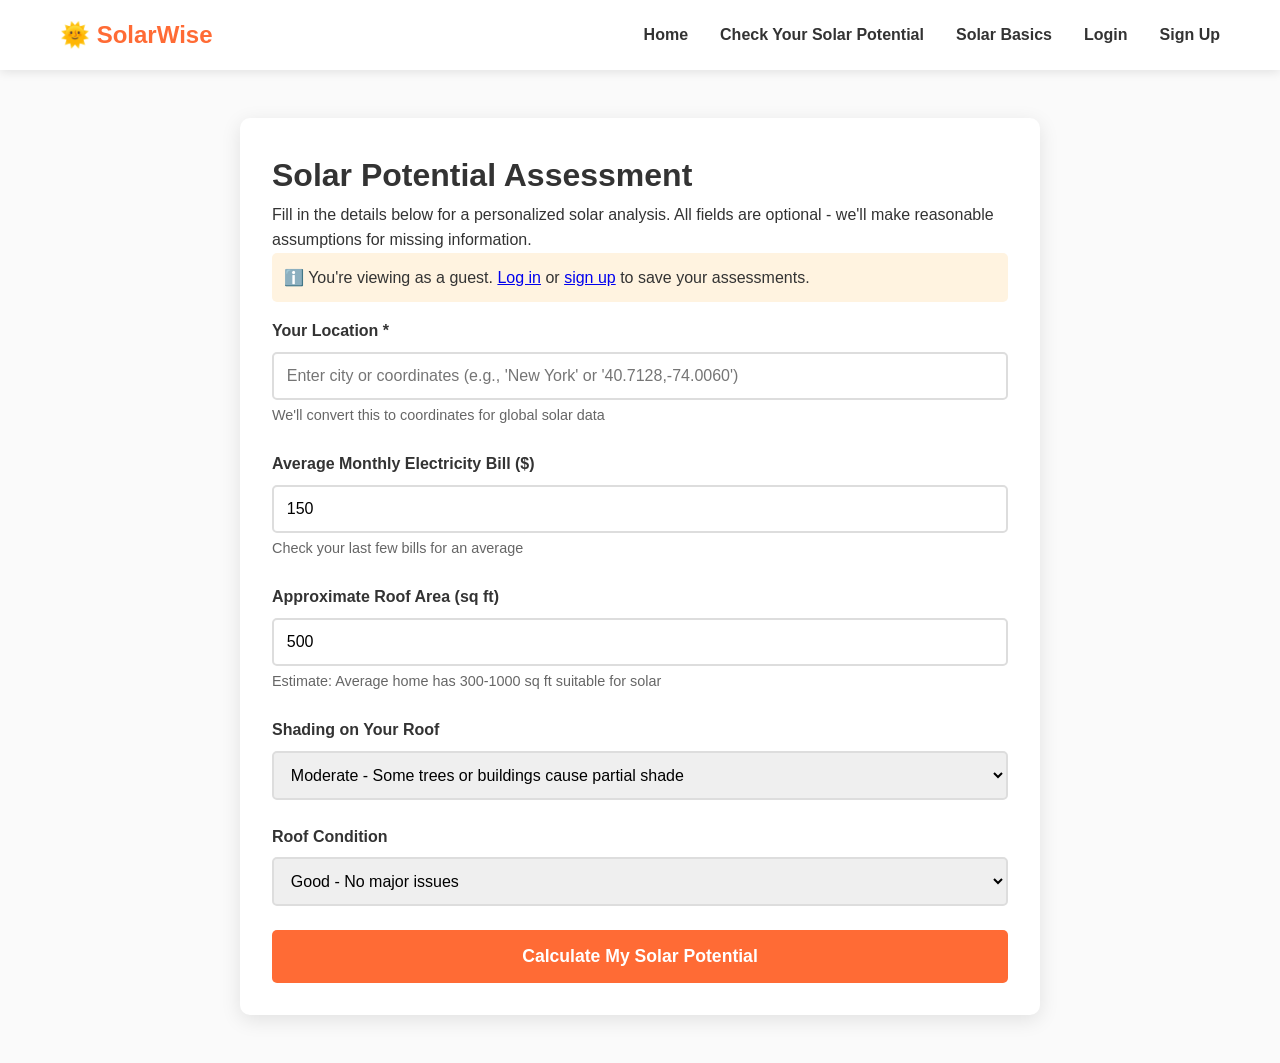
==== frontend/assessment.html @ cf18c6bc "Initial commit: SolarWise solar assessment platform" ====
<!DOCTYPE html>
<html lang="en">
<head>
    <meta charset="UTF-8">
    <meta name="viewport" content="width=device-width, initial-scale=1.0">
    <title>Solar Assessment - SolarWise</title>
    <link rel="stylesheet" href="css/style.css">
</head>
<body>
    <nav class="navbar">
        <div class="container">
            <div class="logo">🌞 SolarWise</div>
            <ul class="nav-links" id="navLinks">
                <!-- Will be populated by JavaScript -->
            </ul>
        </div>
    </nav>

    <div class="assessment-container">
        <h1>Solar Potential Assessment</h1>
        <p>Fill in the details below for a personalized solar analysis. All fields are optional - we'll make reasonable assumptions for missing information.</p>
        
        <div id="userStatus" class="user-status" style="margin-bottom: 1rem; padding: 0.75rem; background: #e3f2fd; border-radius: 5px; display: none;">
            ✅ Logged in as <span id="loggedInUsername"></span> - Your assessment will be saved
        </div>
        <div id="guestStatus" class="guest-status" style="margin-bottom: 1rem; padding: 0.75rem; background: #fff3e0; border-radius: 5px; display: none;">
            ℹ️ You're viewing as a guest. <a href="login.html">Log in</a> or <a href="signup.html">sign up</a> to save your assessments.
        </div>
        
        <form id="solarForm">
            <div class="form-group">
                <label for="location">Your Location *</label>
                <input type="text" id="location" placeholder="Enter city or coordinates (e.g., 'New York' or '40.7128,-74.0060')" required>
                <div class="help-text">We'll convert this to coordinates for global solar data</div>
            </div>
            
            <div class="form-group">
                <label for="monthlyBill">Average Monthly Electricity Bill ($)</label>
                <input type="number" id="monthlyBill" placeholder="e.g., 150" min="0" step="10" value="150">
                <div class="help-text">Check your last few bills for an average</div>
            </div>
            
            <div class="form-group">
                <label for="roofArea">Approximate Roof Area (sq ft)</label>
                <input type="number" id="roofArea" placeholder="e.g., 500" min="0" value="500">
                <div class="help-text">Estimate: Average home has 300-1000 sq ft suitable for solar</div>
            </div>
            
            <div class="form-group">
                <label for="shading">Shading on Your Roof</label>
                <select id="shading">
                    <option value="low">Low - Minimal shade, full sun most of the day</option>
                    <option value="moderate" selected>Moderate - Some trees or buildings cause partial shade</option>
                    <option value="heavy">Heavy - Significant shade throughout the day</option>
                </select>
            </div>
            
            <div class="form-group">
                <label for="roofCondition">Roof Condition</label>
                <select id="roofCondition">
                    <option value="excellent">Excellent - New or like new</option>
                    <option value="good" selected>Good - No major issues</option>
                    <option value="fair">Fair - May need repair in 5-10 years</option>
                    <option value="poor">Poor - Needs replacement soon</option>
                </select>
            </div>
            
            <button type="submit" class="cta-button" style="width: 100%;">Calculate My Solar Potential</button>
        </form>
        
        <div id="loading" style="display: none; text-align: center; margin-top: 2rem;">
            <div class="spinner"></div>
            <p>Analyzing global solar data for your location...</p>
        </div>
    </div>

    <style>
        .assessment-container {
            max-width: 800px;
            margin: 3rem auto;
            padding: 2rem;
            background: white;
            border-radius: 10px;
            box-shadow: 0 5px 20px rgba(0,0,0,0.1);
        }
        
        .form-group {
            margin-bottom: 1.5rem;
        }
        
        .form-group label {
            display: block;
            margin-bottom: 0.5rem;
            font-weight: 600;
        }
        
        .form-group input, .form-group select {
            width: 100%;
            padding: 0.8rem;
            border: 2px solid #ddd;
            border-radius: 5px;
            font-size: 1rem;
        }
        
        .help-text {
            font-size: 0.9rem;
            color: #666;
            margin-top: 0.3rem;
        }
        
        .spinner {
            border: 4px solid #f3f3f3;
            border-top: 4px solid #FF6B35;
            border-radius: 50%;
            width: 40px;
            height: 40px;
            animation: spin 1s linear infinite;
            margin: 0 auto 1rem;
        }
        
        @keyframes spin {
            0% { transform: rotate(0deg); }
            100% { transform: rotate(360deg); }
        }
        
        .cta-button {
            background: #FF6B35;
            color: white;
            padding: 1rem;
            border: none;
            border-radius: 5px;
            font-size: 1.1rem;
            font-weight: 600;
            cursor: pointer;
            transition: background 0.3s;
        }
        
        .cta-button:hover {
            background: #ff5722;
        }
    </style>

    <script src="js/auth.js"></script>
    <script src="js/calculator.js"></script>
    <script src="js/app.js"></script>
</body>
</html>
---- frontend/css/style.css ----
* {
    margin: 0;
    padding: 0;
    box-sizing: border-box;
}

body {
    font-family: 'Open Sans', sans-serif;
    line-height: 1.6;
    color: #333;
    background-color: #fafafa;
}

.container {
    max-width: 1200px;
    margin: 0 auto;
    padding: 0 20px;
}

/* Navigation */
.navbar {
    background: white;
    box-shadow: 0 2px 10px rgba(0,0,0,0.1);
    position: sticky;
    top: 0;
    z-index: 100;
}

.navbar .container {
    display: flex;
    justify-content: space-between;
    align-items: center;
    padding: 1rem 20px;
}

.logo {
    font-size: 1.5rem;
    font-weight: 700;
    color: #FF6B35;
    font-family: 'Montserrat', sans-serif;
}

.nav-links {
    display: flex;
    list-style: none;
    gap: 2rem;
}

.nav-links a {
    text-decoration: none;
    color: #333;
    font-weight: 600;
    transition: color 0.3s;
}

.nav-links a:hover {
    color: #FF6B35;
}

/* Hero Section */
.hero {
    background: linear-gradient(135deg, #FF6B35 0%, #FF8C5A 100%);
    color: white;
    padding: 4rem 0;
    text-align: center;
}

.hero h1 {
    font-size: 2.5rem;
    margin-bottom: 1rem;
    font-family: 'Montserrat', sans-serif;
}

.hero-subtitle {
    font-size: 1.2rem;
    margin-bottom: 2rem;
    opacity: 0.95;
}

.cta-button {
    display: inline-block;
    background: white;
    color: #FF6B35;
    padding: 1rem 2rem;
    border-radius: 50px;
    text-decoration: none;
    font-weight: 700;
    font-size: 1.1rem;
    transition: transform 0.3s, box-shadow 0.3s;
}

.cta-button:hover {
    transform: translateY(-2px);
    box-shadow: 0 5px 20px rgba(0,0,0,0.2);
}

/* Features Section */
.features {
    padding: 4rem 0;
    background: #f9f9f9;
}

.features h2 {
    text-align: center;
    margin-bottom: 3rem;
    font-family: 'Montserrat', sans-serif;
    font-size: 2rem;
}

.feature-grid {
    display: grid;
    grid-template-columns: repeat(auto-fit, minmax(300px, 1fr));
    gap: 2rem;
}

.feature-card {
    background: white;
    padding: 2rem;
    border-radius: 10px;
    text-align: center;
    box-shadow: 0 5px 15px rgba(0,0,0,0.05);
    transition: transform 0.3s;
}

.feature-card:hover {
    transform: translateY(-5px);
}

.feature-icon {
    font-size: 3rem;
    margin-bottom: 1rem;
}

.feature-card h3 {
    margin-bottom: 1rem;
    color: #FF6B35;
}

/* Quick Assessment */
.quick-assessment {
    padding: 4rem 0;
    text-align: center;
}

.quick-assessment h2 {
    margin-bottom: 1rem;
    font-family: 'Montserrat', sans-serif;
}

.quick-form {
    max-width: 500px;
    margin: 2rem auto;
    display: flex;
    gap: 1rem;
}

.quick-form input {
    flex: 1;
    padding: 0.8rem;
    border: 2px solid #ddd;
    border-radius: 5px;
    font-size: 1rem;
}

.btn-secondary {
    background: #4ECDC4;
    color: white;
    border: none;
    padding: 0.8rem 1.5rem;
    border-radius: 5px;
    cursor: pointer;
    font-weight: 600;
    transition: background 0.3s;
}

.btn-secondary:hover {
    background: #45b7aa;
}

.quick-result {
    margin-top: 2rem;
    padding: 1.5rem;
    background: #e8f5e9;
    border-radius: 10px;
    display: inline-block;
    max-width: 500px;
    margin-left: auto;
    margin-right: auto;
}

/* Benefits Section */
.benefits {
    padding: 4rem 0;
    background: #f9f9f9;
}

.benefits h2 {
    text-align: center;
    margin-bottom: 3rem;
    font-family: 'Montserrat', sans-serif;
    font-size: 2rem;
}

.benefits-grid {
    display: grid;
    grid-template-columns: repeat(auto-fit, minmax(250px, 1fr));
    gap: 2rem;
}

.benefit-item {
    text-align: center;
    padding: 1.5rem;
}

.benefit-icon {
    font-size: 2.5rem;
    display: block;
    margin-bottom: 1rem;
}

.benefit-item h3 {
    margin-bottom: 0.5rem;
    color: #FF6B35;
}

.benefit-item p {
    color: #666;
}

/* Responsive Design */
@media (max-width: 768px) {
    .nav-links {
        display: none;
    }
    
    .hero h1 {
        font-size: 2rem;
    }
    
    .quick-form {
        flex-direction: column;
    }
    
    .feature-grid {
        grid-template-columns: 1fr;
    }
    
    .benefits-grid {
        grid-template-columns: 1fr;
    }
}
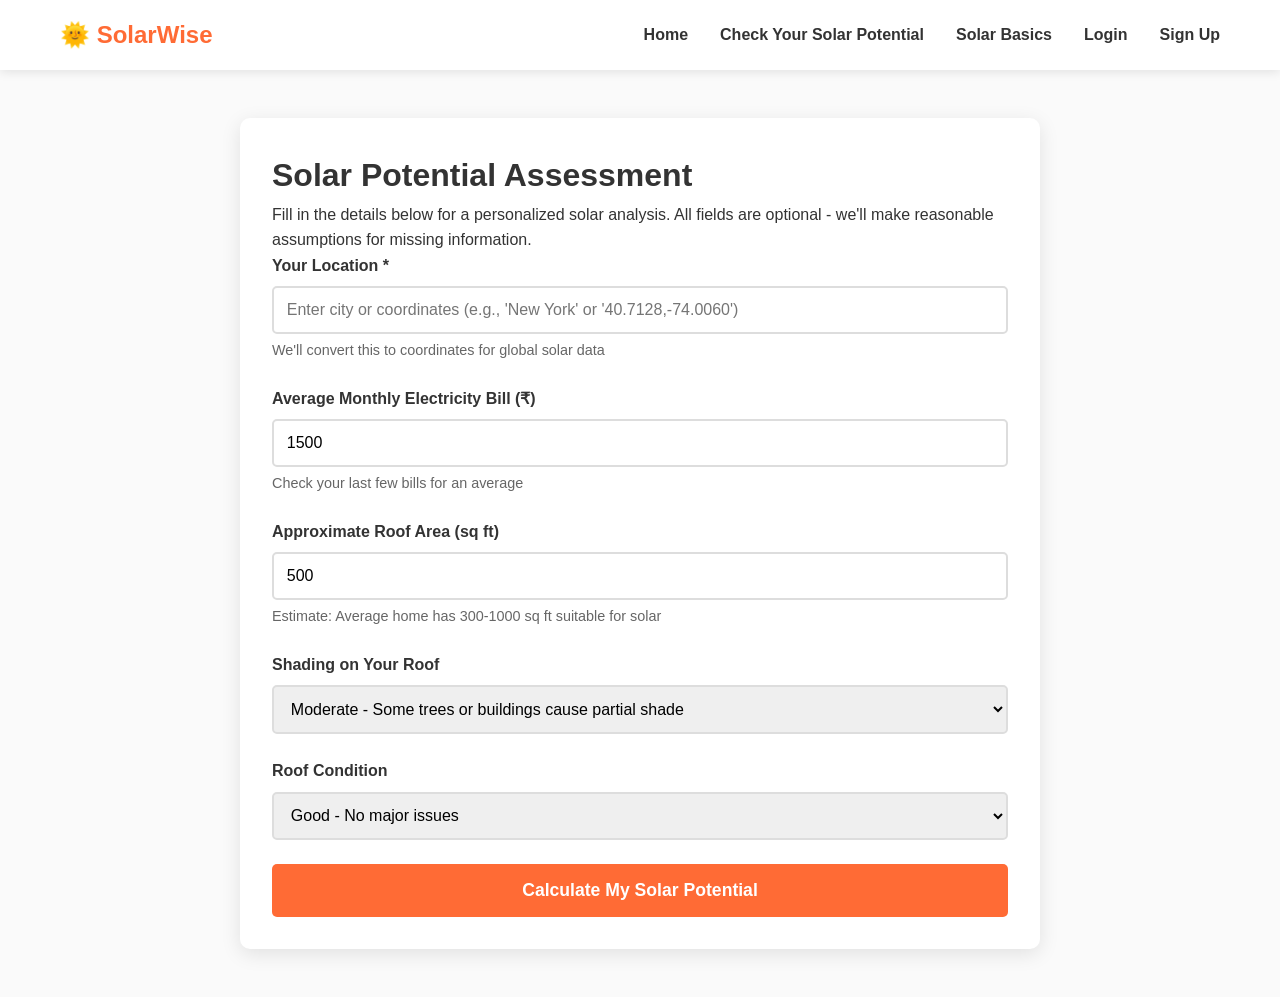
==== commit aa558c8c: "Major updates: - Changed currency from USD to INR (₹) - Added account deletion feature" ====
--- a/frontend/assessment.html
+++ b/frontend/assessment.html
@@ -35,8 +35,8 @@
             </div>
             
             <div class="form-group">
-                <label for="monthlyBill">Average Monthly Electricity Bill ($)</label>
-                <input type="number" id="monthlyBill" placeholder="e.g., 150" min="0" step="10" value="150">
+                <label for="monthlyBill">Average Monthly Electricity Bill (₹)</label>
+                <input type="number" id="monthlyBill" placeholder="e.g., 1500" min="0" step="100" value="1500">
                 <div class="help-text">Check your last few bills for an average</div>
             </div>
             
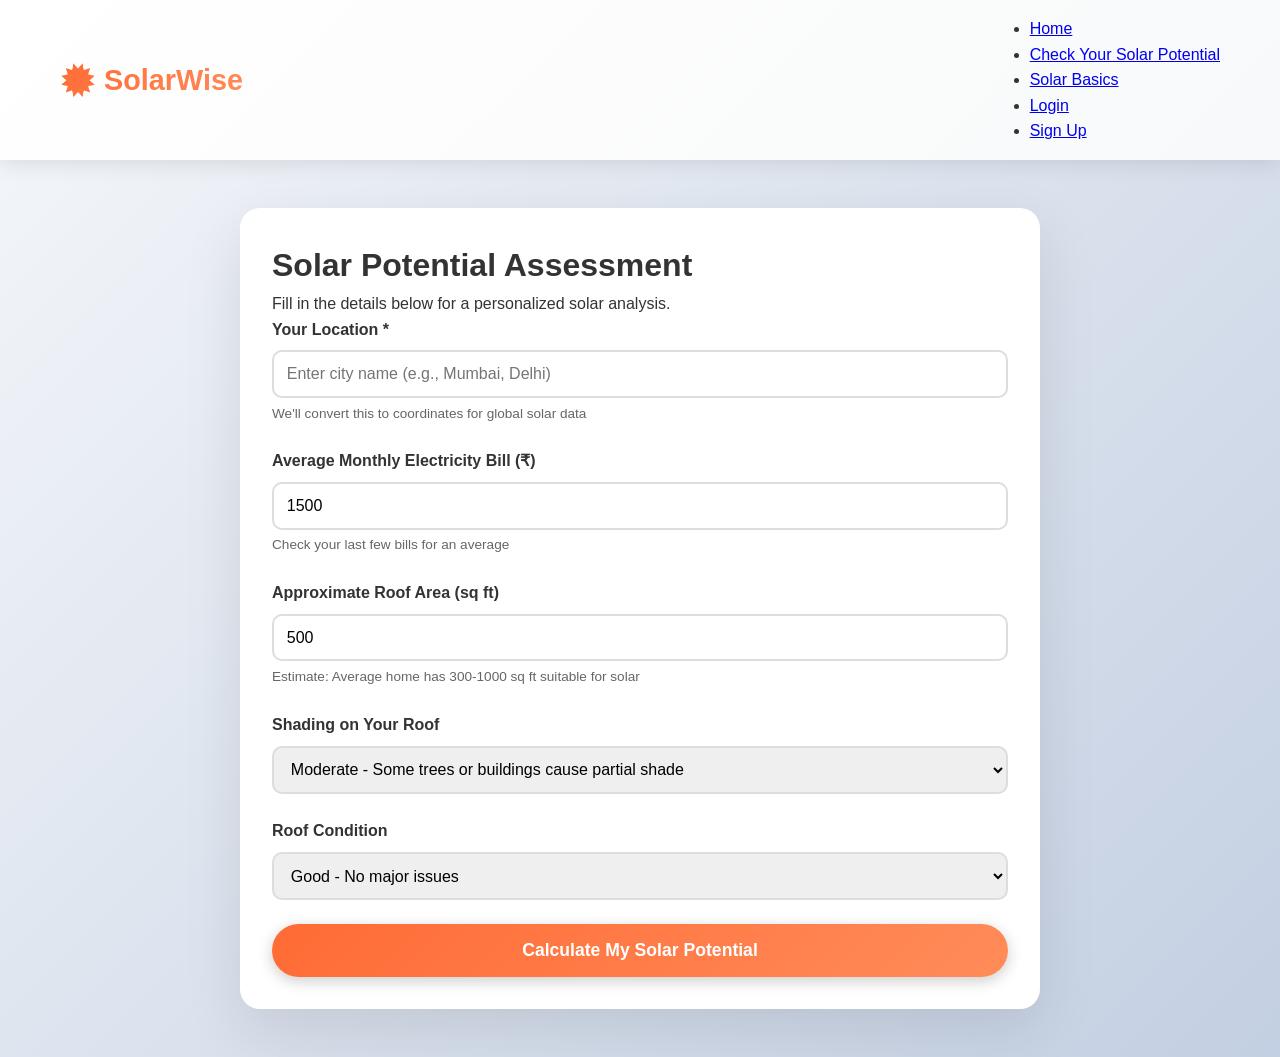
==== commit 2078523b: "Final Changes" ====
--- a/frontend/assessment.html
+++ b/frontend/assessment.html
@@ -5,50 +5,114 @@
     <meta name="viewport" content="width=device-width, initial-scale=1.0">
     <title>Solar Assessment - SolarWise</title>
     <link rel="stylesheet" href="css/style.css">
+    <style>
+        .assessment-container {
+            max-width: 800px;
+            margin: 3rem auto;
+            padding: 2rem;
+            background: white;
+            border-radius: 20px;
+            box-shadow: 0 20px 60px rgba(0,0,0,0.1);
+        }
+        
+        .form-group {
+            margin-bottom: 1.5rem;
+        }
+        
+        .form-group label {
+            display: block;
+            margin-bottom: 0.5rem;
+            font-weight: 600;
+            color: #333;
+        }
+        
+        .form-group input, .form-group select {
+            width: 100%;
+            padding: 0.8rem;
+            border: 2px solid #ddd;
+            border-radius: 10px;
+            font-size: 1rem;
+        }
+        
+        .help-text {
+            font-size: 0.85rem;
+            color: #666;
+            margin-top: 0.3rem;
+        }
+        
+        .spinner {
+            border: 4px solid #f3f3f3;
+            border-top: 4px solid #FF6B35;
+            border-radius: 50%;
+            width: 50px;
+            height: 50px;
+            animation: spin 1s linear infinite;
+            margin: 0 auto 1rem;
+        }
+        
+        @keyframes spin {
+            0% { transform: rotate(0deg); }
+            100% { transform: rotate(360deg); }
+        }
+        
+        .cta-button {
+            background: linear-gradient(135deg, #FF6B35 0%, #FF8C5A 100%);
+            color: white;
+            padding: 1rem;
+            border: none;
+            border-radius: 50px;
+            font-size: 1.1rem;
+            font-weight: 600;
+            cursor: pointer;
+            width: 100%;
+        }
+        
+        .cta-button:hover {
+            transform: translateY(-2px);
+            box-shadow: 0 5px 20px rgba(255,107,53,0.4);
+        }
+    </style>
 </head>
 <body>
     <nav class="navbar">
         <div class="container">
             <div class="logo">🌞 SolarWise</div>
             <ul class="nav-links" id="navLinks">
-                <!-- Will be populated by JavaScript -->
+                <li><a href="index.html">Home</a></li>
+                <li><a href="assessment.html">Check Your Solar Potential</a></li>
+                <li><a href="learn.html">Solar Basics</a></li>
+                <li><a href="login.html">Login</a></li>
+                <li><a href="signup.html">Sign Up</a></li>
             </ul>
         </div>
     </nav>
 
     <div class="assessment-container">
         <h1>Solar Potential Assessment</h1>
-        <p>Fill in the details below for a personalized solar analysis. All fields are optional - we'll make reasonable assumptions for missing information.</p>
-        
-        <div id="userStatus" class="user-status" style="margin-bottom: 1rem; padding: 0.75rem; background: #e3f2fd; border-radius: 5px; display: none;">
-            ✅ Logged in as <span id="loggedInUsername"></span> - Your assessment will be saved
-        </div>
-        <div id="guestStatus" class="guest-status" style="margin-bottom: 1rem; padding: 0.75rem; background: #fff3e0; border-radius: 5px; display: none;">
-            ℹ️ You're viewing as a guest. <a href="login.html">Log in</a> or <a href="signup.html">sign up</a> to save your assessments.
-        </div>
+        <p>Fill in the details below for a personalized solar analysis.</p>
         
         <form id="solarForm">
             <div class="form-group">
                 <label for="location">Your Location *</label>
-                <input type="text" id="location" placeholder="Enter city or coordinates (e.g., 'New York' or '40.7128,-74.0060')" required>
+                <input type="text" id="location" name="location" placeholder="Enter city name (e.g., Mumbai, Delhi)" required>
                 <div class="help-text">We'll convert this to coordinates for global solar data</div>
             </div>
             
             <div class="form-group">
                 <label for="monthlyBill">Average Monthly Electricity Bill (₹)</label>
-                <input type="number" id="monthlyBill" placeholder="e.g., 1500" min="0" step="100" value="1500">
+                <input type="number" id="monthlyBill" name="monthlyBill" placeholder="e.g., 1500" value="1500">
                 <div class="help-text">Check your last few bills for an average</div>
             </div>
             
             <div class="form-group">
                 <label for="roofArea">Approximate Roof Area (sq ft)</label>
-                <input type="number" id="roofArea" placeholder="e.g., 500" min="0" value="500">
+                <input type="number" id="roofArea" name="roofArea" placeholder="e.g., 500" value="500">
                 <div class="help-text">Estimate: Average home has 300-1000 sq ft suitable for solar</div>
             </div>
             
             <div class="form-group">
                 <label for="shading">Shading on Your Roof</label>
-                <select id="shading">
+                <select id="shading" name="shading">
                     <option value="low">Low - Minimal shade, full sun most of the day</option>
                     <option value="moderate" selected>Moderate - Some trees or buildings cause partial shade</option>
                     <option value="heavy">Heavy - Significant shade throughout the day</option>
@@ -57,7 +121,7 @@
             
             <div class="form-group">
                 <label for="roofCondition">Roof Condition</label>
-                <select id="roofCondition">
+                <select id="roofCondition" name="roofCondition">
                     <option value="excellent">Excellent - New or like new</option>
                     <option value="good" selected>Good - No major issues</option>
                     <option value="fair">Fair - May need repair in 5-10 years</option>
@@ -65,83 +129,116 @@
                 </select>
             </div>
             
-            <button type="submit" class="cta-button" style="width: 100%;">Calculate My Solar Potential</button>
+            <button type="submit" class="cta-button">Calculate My Solar Potential</button>
         </form>
         
         <div id="loading" style="display: none; text-align: center; margin-top: 2rem;">
             <div class="spinner"></div>
-            <p>Analyzing global solar data for your location...</p>
+            <p>Analyzing solar data for your location...</p>
         </div>
     </div>
 
-    <style>
-        .assessment-container {
-            max-width: 800px;
-            margin: 3rem auto;
-            padding: 2rem;
-            background: white;
-            border-radius: 10px;
-            box-shadow: 0 5px 20px rgba(0,0,0,0.1);
-        }
-        
-        .form-group {
-            margin-bottom: 1.5rem;
-        }
-        
-        .form-group label {
-            display: block;
-            margin-bottom: 0.5rem;
-            font-weight: 600;
-        }
-        
-        .form-group input, .form-group select {
-            width: 100%;
-            padding: 0.8rem;
-            border: 2px solid #ddd;
-            border-radius: 5px;
-            font-size: 1rem;
-        }
-        
-        .help-text {
-            font-size: 0.9rem;
-            color: #666;
-            margin-top: 0.3rem;
-        }
-        
-        .spinner {
-            border: 4px solid #f3f3f3;
-            border-top: 4px solid #FF6B35;
-            border-radius: 50%;
-            width: 40px;
-            height: 40px;
-            animation: spin 1s linear infinite;
-            margin: 0 auto 1rem;
-        }
-        
-        @keyframes spin {
-            0% { transform: rotate(0deg); }
-            100% { transform: rotate(360deg); }
-        }
-        
-        .cta-button {
-            background: #FF6B35;
-            color: white;
-            padding: 1rem;
-            border: none;
-            border-radius: 5px;
-            font-size: 1.1rem;
-            font-weight: 600;
-            cursor: pointer;
-            transition: background 0.3s;
-        }
-        
-        .cta-button:hover {
-            background: #ff5722;
-        }
-    </style>
-
-    <script src="js/auth.js"></script>
-    <script src="js/calculator.js"></script>
-    <script src="js/app.js"></script>
+    <script>
+        // DIRECT SCRIPT - No external dependencies needed for testing
+        console.log("Assessment page loaded");
+        
+        const form = document.getElementById('solarForm');
+        if (form) {
+            console.log("Form found, attaching submit handler");
+            form.addEventListener('submit', handleFormSubmit);
+        } else {
+            console.error("Form NOT found!");
+        }
+        
+        async function handleFormSubmit(e) {
+            e.preventDefault();
+            console.log("Form submitted!");
+            
+            // Get values
+            const location = document.getElementById('location').value;
+            const monthlyBill = parseFloat(document.getElementById('monthlyBill').value) || 1500;
+            const roofArea = parseFloat(document.getElementById('roofArea').value) || 500;
+            const shading = document.getElementById('shading').value;
+            const roofCondition = document.getElementById('roofCondition').value;
+            
+            console.log("Values:", { location, monthlyBill, roofArea, shading, roofCondition });
+            
+            if (!location) {
+                alert("Please enter your location");
+                return;
+            }
+            
+            // Show loading
+            document.getElementById('loading').style.display = 'block';
+            document.querySelector('.cta-button').disabled = true;
+            
+            try {
+                // Get coordinates (fallback for India)
+                let lat = 20.5937;
+                let lon = 78.9629;
+                let locationName = location;
+                
+                // Simple coordinate mapping for common cities
+                const cityCoords = {
+                    'mumbai': { lat: 19.0760, lon: 72.8777 },
+                    'delhi': { lat: 28.6139, lon: 77.2090 },
+                    'bangalore': { lat: 12.9716, lon: 77.5946 },
+                    'chennai': { lat: 13.0827, lon: 80.2707 },
+                    'kolkata': { lat: 22.5726, lon: 88.3639 },
+                    'pune': { lat: 18.5204, lon: 73.8567 },
+                    'hyderabad': { lat: 17.3850, lon: 78.4867 },
+                    'ahmedabad': { lat: 23.0225, lon: 72.5714 }
+                };
+                
+                const cityKey = location.toLowerCase().trim();
+                if (cityCoords[cityKey]) {
+                    lat = cityCoords[cityKey].lat;
+                    lon = cityCoords[cityKey].lon;
+                    locationName = cityKey.charAt(0).toUpperCase() + cityKey.slice(1);
+                    console.log("Found coordinates for:", locationName, lat, lon);
+                }
+                
+                // Prepare data
+                const assessmentData = {
+                    lat: lat,
+                    lon: lon,
+                    location_name: locationName,
+                    monthly_bill: monthlyBill,
+                    roof_area: roofArea,
+                    shading: shading,
+                    roof_condition: roofCondition
+                };
+                
+                console.log("Sending data to backend:", assessmentData);
+                
+                // Call backend
+                const response = await fetch('http://localhost:5000/api/assess-solar', {
+                    method: 'POST',
+                    headers: { 'Content-Type': 'application/json' },
+                    credentials: 'include',
+                    body: JSON.stringify(assessmentData)
+                });
+                
+                console.log("Response status:", response.status);
+                
+                if (!response.ok) {
+                    throw new Error(`HTTP ${response.status}: ${await response.text()}`);
+                }
+                
+                const result = await response.json();
+                console.log("Result:", result);
+                
+                // Store and redirect
+                sessionStorage.setItem('solarResults', JSON.stringify(result));
+                window.location.href = 'results.html';
+                
+            } catch (error) {
+                console.error("Error:", error);
+                alert("Error: " + error.message + "\n\nMake sure backend is running on port 5000");
+                document.getElementById('loading').style.display = 'none';
+                document.querySelector('.cta-button').disabled = false;
+            }
+        }
+    </script>
 </body>
 </html>
--- a/frontend/css/style.css
+++ b/frontend/css/style.css
@@ -1,3 +1,5 @@
+/* style.css - Enhanced Version */
+
 * {
     margin: 0;
     padding: 0;
@@ -8,7 +10,8 @@
     font-family: 'Open Sans', sans-serif;
     line-height: 1.6;
     color: #333;
-    background-color: #fafafa;
+    background: linear-gradient(135deg, #f5f7fa 0%, #c3cfe2 100%);
+    min-height: 100vh;
 }
 
 .container {
@@ -17,13 +20,14 @@
     padding: 0 20px;
 }
 
-/* Navigation */
+/* Navigation with gradient */
 .navbar {
-    background: white;
-    box-shadow: 0 2px 10px rgba(0,0,0,0.1);
+    background: linear-gradient(135deg, #ffffff 0%, #f8f9fa 100%);
+    box-shadow: 0 4px 20px rgba(0,0,0,0.1);
     position: sticky;
     top: 0;
     z-index: 100;
+    backdrop-filter: blur(10px);
 }
 
 .navbar .container {
@@ -34,52 +38,49 @@
 }
 
 .logo {
-    font-size: 1.5rem;
+    font-size: 1.8rem;
     font-weight: 700;
-    color: #FF6B35;
+    background: linear-gradient(135deg, #FF6B35 0%, #FF8C5A 100%);
+    -webkit-background-clip: text;
+    background-clip: text;
+    color: transparent;
     font-family: 'Montserrat', sans-serif;
 }
 
-.nav-links {
-    display: flex;
-    list-style: none;
-    gap: 2rem;
-}
-
-.nav-links a {
-    text-decoration: none;
-    color: #333;
-    font-weight: 600;
-    transition: color 0.3s;
-}
-
-.nav-links a:hover {
-    color: #FF6B35;
-}
-
-/* Hero Section */
+/* Hero Section with Animated Gradient */
 .hero {
-    background: linear-gradient(135deg, #FF6B35 0%, #FF8C5A 100%);
+    background: linear-gradient(135deg, #FF6B35 0%, #FF8C5A 50%, #FFB347 100%);
+    background-size: 200% 200%;
+    animation: gradientShift 5s ease infinite;
     color: white;
-    padding: 4rem 0;
-    text-align: center;
+    padding: 5rem 0;
+    text-align: center;
+    border-radius: 0 0 50px 50px;
+}
+
+@keyframes gradientShift {
+    0% { background-position: 0% 50%; }
+    50% { background-position: 100% 50%; }
+    100% { background-position: 0% 50%; }
 }
 
 .hero h1 {
-    font-size: 2.5rem;
+    font-size: 3rem;
     margin-bottom: 1rem;
     font-family: 'Montserrat', sans-serif;
+    text-shadow: 2px 2px 4px rgba(0,0,0,0.2);
 }
 
 .hero-subtitle {
-    font-size: 1.2rem;
+    font-size: 1.3rem;
     margin-bottom: 2rem;
     opacity: 0.95;
 }
 
+/* Button Styles */
 .cta-button {
     display: inline-block;
-    background: white;
+    background: linear-gradient(135deg, #ffffff 0%, #f0f0f0 100%);
     color: #FF6B35;
     padding: 1rem 2rem;
     border-radius: 50px;
@@ -87,24 +88,29 @@
     font-weight: 700;
     font-size: 1.1rem;
     transition: transform 0.3s, box-shadow 0.3s;
+    box-shadow: 0 4px 15px rgba(0,0,0,0.2);
 }
 
 .cta-button:hover {
-    transform: translateY(-2px);
-    box-shadow: 0 5px 20px rgba(0,0,0,0.2);
-}
-
-/* Features Section */
+    transform: translateY(-3px);
+    box-shadow: 0 6px 20px rgba(0,0,0,0.3);
+}
+
+/* Feature Cards with Icons */
 .features {
     padding: 4rem 0;
-    background: #f9f9f9;
+    background: transparent;
 }
 
 .features h2 {
     text-align: center;
     margin-bottom: 3rem;
     font-family: 'Montserrat', sans-serif;
-    font-size: 2rem;
+    font-size: 2.5rem;
+    background: linear-gradient(135deg, #FF6B35 0%, #FF8C5A 100%);
+    -webkit-background-clip: text;
+    background-clip: text;
+    color: transparent;
 }
 
 .feature-grid {
@@ -114,91 +120,53 @@
 }
 
 .feature-card {
-    background: white;
-    padding: 2rem;
-    border-radius: 10px;
-    text-align: center;
-    box-shadow: 0 5px 15px rgba(0,0,0,0.05);
-    transition: transform 0.3s;
+    background: rgba(255, 255, 255, 0.95);
+    backdrop-filter: blur(10px);
+    padding: 2rem;
+    border-radius: 20px;
+    text-align: center;
+    box-shadow: 0 10px 30px rgba(0,0,0,0.1);
+    transition: transform 0.3s, box-shadow 0.3s;
+    border: 1px solid rgba(255,255,255,0.2);
 }
 
 .feature-card:hover {
-    transform: translateY(-5px);
+    transform: translateY(-10px);
+    box-shadow: 0 20px 40px rgba(0,0,0,0.15);
 }
 
 .feature-icon {
-    font-size: 3rem;
-    margin-bottom: 1rem;
+    font-size: 3.5rem;
+    margin-bottom: 1rem;
+    display: inline-block;
+    animation: float 3s ease-in-out infinite;
+}
+
+@keyframes float {
+    0%, 100% { transform: translateY(0); }
+    50% { transform: translateY(-10px); }
 }
 
 .feature-card h3 {
     margin-bottom: 1rem;
     color: #FF6B35;
-}
-
-/* Quick Assessment */
-.quick-assessment {
-    padding: 4rem 0;
-    text-align: center;
-}
-
-.quick-assessment h2 {
-    margin-bottom: 1rem;
-    font-family: 'Montserrat', sans-serif;
-}
-
-.quick-form {
-    max-width: 500px;
-    margin: 2rem auto;
-    display: flex;
-    gap: 1rem;
-}
-
-.quick-form input {
-    flex: 1;
-    padding: 0.8rem;
-    border: 2px solid #ddd;
-    border-radius: 5px;
-    font-size: 1rem;
-}
-
-.btn-secondary {
-    background: #4ECDC4;
-    color: white;
-    border: none;
-    padding: 0.8rem 1.5rem;
-    border-radius: 5px;
-    cursor: pointer;
-    font-weight: 600;
-    transition: background 0.3s;
-}
-
-.btn-secondary:hover {
-    background: #45b7aa;
-}
-
-.quick-result {
-    margin-top: 2rem;
-    padding: 1.5rem;
-    background: #e8f5e9;
-    border-radius: 10px;
-    display: inline-block;
-    max-width: 500px;
-    margin-left: auto;
-    margin-right: auto;
+    font-size: 1.5rem;
 }
 
 /* Benefits Section */
 .benefits {
     padding: 4rem 0;
-    background: #f9f9f9;
+    background: linear-gradient(135deg, rgba(255,107,53,0.1) 0%, rgba(255,140,90,0.1) 100%);
+    border-radius: 50px;
+    margin: 2rem 0;
 }
 
 .benefits h2 {
     text-align: center;
     margin-bottom: 3rem;
     font-family: 'Montserrat', sans-serif;
-    font-size: 2rem;
+    font-size: 2.5rem;
+    color: #FF6B35;
 }
 
 .benefits-grid {
@@ -210,35 +178,66 @@
 .benefit-item {
     text-align: center;
     padding: 1.5rem;
+    background: white;
+    border-radius: 15px;
+    transition: transform 0.3s;
+}
+
+.benefit-item:hover {
+    transform: scale(1.05);
 }
 
 .benefit-icon {
-    font-size: 2.5rem;
+    font-size: 3rem;
     display: block;
     margin-bottom: 1rem;
 }
 
-.benefit-item h3 {
-    margin-bottom: 0.5rem;
-    color: #FF6B35;
-}
-
-.benefit-item p {
-    color: #666;
+/* Assessment Form */
+.assessment-container {
+    max-width: 800px;
+    margin: 3rem auto;
+    padding: 2rem;
+    background: rgba(255, 255, 255, 0.95);
+    border-radius: 20px;
+    box-shadow: 0 20px 60px rgba(0,0,0,0.1);
+    backdrop-filter: blur(10px);
+}
+
+/* Results Page */
+.results-container {
+    max-width: 1000px;
+    margin: 3rem auto;
+    padding: 2rem;
+}
+
+.score-card {
+    background: linear-gradient(135deg, #FF6B35 0%, #FF8C5A 50%, #FFB347 100%);
+    background-size: 200% 200%;
+    animation: gradientShift 5s ease infinite;
+    color: white;
+    padding: 3rem;
+    border-radius: 20px;
+    text-align: center;
+    margin-bottom: 2rem;
+}
+
+.score-number {
+    font-size: 5rem;
+    font-weight: 700;
+    display: block;
+    line-height: 1;
+    text-shadow: 2px 2px 4px rgba(0,0,0,0.2);
 }
 
 /* Responsive Design */
 @media (max-width: 768px) {
-    .nav-links {
-        display: none;
-    }
-    
     .hero h1 {
         font-size: 2rem;
     }
     
-    .quick-form {
-        flex-direction: column;
+    .hero-subtitle {
+        font-size: 1rem;
     }
     
     .feature-grid {
@@ -248,4 +247,129 @@
     .benefits-grid {
         grid-template-columns: 1fr;
     }
-}+    
+    .score-number {
+        font-size: 3rem;
+    }
+}
+
+/* Loading Animation */
+.spinner {
+    border: 4px solid #f3f3f3;
+    border-top: 4px solid #FF6B35;
+    border-radius: 50%;
+    width: 50px;
+    height: 50px;
+    animation: spin 1s linear infinite;
+    margin: 0 auto 1rem;
+}
+
+@keyframes spin {
+    0% { transform: rotate(0deg); }
+    100% { transform: rotate(360deg); }
+}
+
+/* Auth Pages */
+.auth-container {
+    display: flex;
+    justify-content: center;
+    align-items: center;
+    min-height: calc(100vh - 200px);
+    padding: 2rem;
+    background: linear-gradient(135deg, rgba(255,107,53,0.1) 0%, rgba(255,140,90,0.1) 100%);
+}
+
+.auth-box {
+    max-width: 450px;
+    width: 100%;
+    padding: 2.5rem;
+    background: rgba(255, 255, 255, 0.95);
+    border-radius: 20px;
+    box-shadow: 0 20px 60px rgba(0,0,0,0.1);
+    backdrop-filter: blur(10px);
+}
+
+/* Profile Page */
+.profile-container {
+    max-width: 1200px;
+    margin: 2rem auto;
+    display: grid;
+    grid-template-columns: 300px 1fr;
+    gap: 2rem;
+    padding: 0 20px;
+}
+
+.profile-sidebar {
+    background: linear-gradient(135deg, #ffffff 0%, #f8f9fa 100%);
+    border-radius: 20px;
+    box-shadow: 0 10px 30px rgba(0,0,0,0.1);
+    padding: 2rem;
+    height: fit-content;
+}
+
+.assessment-card {
+    background: linear-gradient(135deg, #ffffff 0%, #f8f9fa 100%);
+    border-left: 5px solid #FF6B35;
+    padding: 1.5rem;
+    margin-bottom: 1rem;
+    border-radius: 10px;
+    transition: transform 0.3s;
+}
+
+.assessment-card:hover {
+    transform: translateX(5px);
+}
+
+/* Delete Account Button */
+.delete-account-btn {
+    background: linear-gradient(135deg, #c62828 0%, #b71c1c 100%);
+    color: white;
+    border: none;
+    padding: 0.8rem 1.5rem;
+    border-radius: 10px;
+    cursor: pointer;
+    font-weight: 600;
+    transition: transform 0.3s, box-shadow 0.3s;
+}
+
+.delete-account-btn:hover {
+    transform: translateY(-2px);
+    box-shadow: 0 5px 15px rgba(198,40,40,0.3);
+}
+
+/* Extra Dynamic Touches */
+.quick-form input:focus {
+    outline: none;
+    box-shadow: 0 0 20px rgba(255,107,53,0.4);
+    transform: scale(1.02);
+    transition: all 0.3s;
+}
+
+.component-card::before,
+.system-card::before {
+    content: '';
+    position: absolute;
+    top: 0;
+    left: -100%;
+    width: 100%;
+    height: 100%;
+    background: linear-gradient(90deg, transparent, rgba(255,255,255,0.3), transparent);
+    transition: left 0.5s;
+}
+
+.component-card:hover::before,
+.system-card:hover::before {
+    left: 100%;
+}
+
+/* Pulse for CTAs */
+@keyframes pulseGlow {
+    0%, 100% { box-shadow: 0 0 20px rgba(255,107,53,0.5); }
+    50% { box-shadow: 0 0 40px rgba(255,107,53,0.8); }
+}
+
+.cta-button:active {
+    animation: pulseGlow 0.3s ease;
+}
+
+
